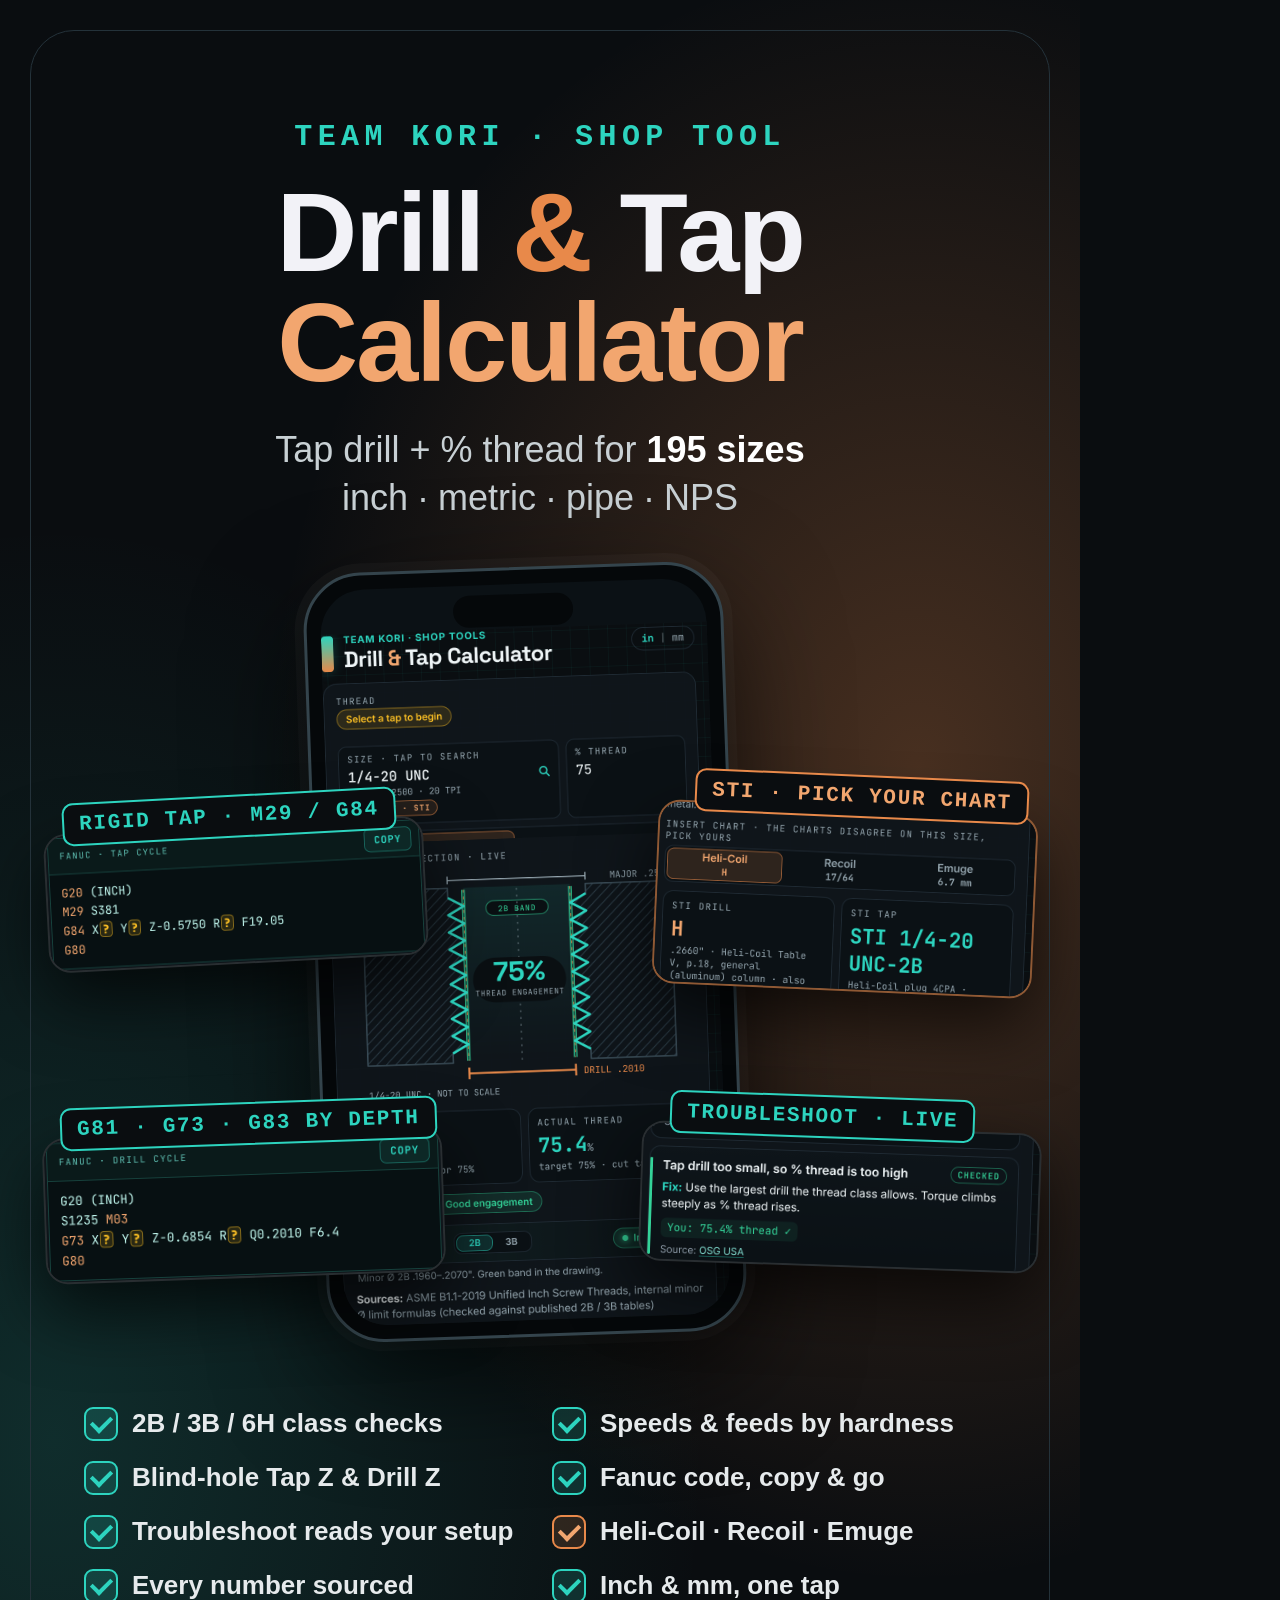
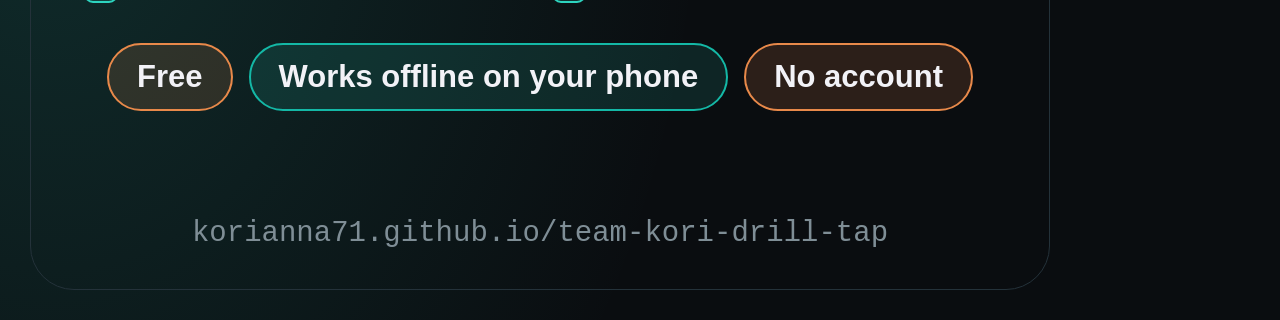
==== _card/card-916.html @ 17b381e6 "Drill & Tap share cards: 1200x630 link preview + 1080x1920 story card (source in _card/)" ====
<!doctype html><html><head><meta charset="utf-8"><style>
*{margin:0;padding:0;box-sizing:border-box}
html,body{width:1080px;height:1920px;background:#0a0d10;overflow:hidden}
.card{position:relative;width:1080px;height:1920px;padding:120px 84px 0;overflow:hidden;text-align:center;
 background:radial-gradient(ellipse at 85% 40%,rgba(232,137,74,.28),transparent 50%),
 radial-gradient(ellipse at 5% 75%,rgba(45,212,191,.16),transparent 45%),#0a0d10;
 font-family:'Inter',sans-serif;color:#f2f2f7}
.card:before{content:"";position:absolute;inset:30px;border:1.5px solid #24323a;border-radius:44px;z-index:9;pointer-events:none}
.eyebrow{font-family:'JetBrains Mono',monospace;font-size:30px;letter-spacing:.18em;color:#2dd4bf;font-weight:600}
h1{font-family:'Space Grotesk',sans-serif;font-weight:700;font-size:112px;line-height:.98;margin-top:24px;letter-spacing:-.02em}
h1 .amp{color:#e8894a} h1 .c{color:#f2a66f}
.sub{font-size:36px;color:#c8d0d4;margin-top:28px;line-height:1.35}
.sub b{color:#fff}
.stage{position:relative;height:810px;margin:34px -84px 0}
.phone{position:absolute;left:315px;top:10px;width:420px;height:770px;border-radius:58px;background:#05080a;border:3px solid #34444c;padding:14px;
 box-shadow:0 40px 110px rgba(0,0,0,.65),0 0 0 9px rgba(255,255,255,.03);transform:rotate(-2deg);z-index:2}
.phone .scr{width:100%;height:100%;border-radius:44px;overflow:hidden;background:#0b1115;padding-top:44px}
.phone img{display:block;width:100%}
.notch{position:absolute;left:50%;top:24px;width:120px;height:32px;margin-left:-60px;border-radius:18px;background:#05080a;z-index:2}
.float{position:absolute;border-radius:22px;overflow:hidden;border:2px solid rgba(255,255,255,.12);box-shadow:0 26px 70px rgba(0,0,0,.7);z-index:4;background:#0b1115}
.float img{display:block;width:100%}
.tag{position:absolute;z-index:6;white-space:nowrap;font-family:'JetBrains Mono',monospace;font-size:21px;font-weight:700;letter-spacing:.08em;padding:8px 15px;border-radius:11px;background:#0a0d10;border:2px solid #2dd4bf;color:#2dd4bf}
.tag.cu{border-color:#e8894a;color:#f2a66f}
.fA{left:46px;top:268px;width:380px;transform:rotate(-3deg)}   .tA{left:62px;top:238px;transform:rotate(-3deg)}
.fB{left:655px;top:250px;width:380px;transform:rotate(2.5deg);border-color:rgba(232,137,74,.6)} .tB{left:695px;top:218px;transform:rotate(2.5deg)}
.fC{left:44px;top:575px;width:400px;transform:rotate(-2deg)}  .tC{left:60px;top:545px;transform:rotate(-2deg)}
.fD{left:640px;top:570px;width:400px;transform:rotate(2deg)}  .tD{left:670px;top:538px;transform:rotate(2deg)}
.feat{display:grid;grid-template-columns:1fr 1fr;gap:20px 24px;margin-top:40px;text-align:left;position:relative;z-index:5}
.feat div{display:flex;align-items:center;gap:14px;font-size:26px;font-weight:600;color:#e6eaec;line-height:1.2;white-space:nowrap}
.feat i{flex:none;width:34px;height:34px;border-radius:9px;background:rgba(45,212,191,.16);border:2.5px solid #2dd4bf;position:relative}
.feat i:after{content:"";position:absolute;left:9px;top:3px;width:9px;height:16px;border:solid #2dd4bf;border-width:0 4px 4px 0;transform:rotate(45deg)}
.feat i.cu{background:rgba(232,137,74,.16);border-color:#e8894a}.feat i.cu:after{border-color:#f2a66f}
.pills{display:flex;gap:16px;margin-top:40px;justify-content:center}
.pill{font-size:31px;font-weight:700;padding:14px 28px;border-radius:999px;border:2px solid #e8894a;background:rgba(232,137,74,.15)}
.pill.t{border-color:#14b8a6;background:rgba(45,212,191,.12)}
.url{position:absolute;left:0;right:0;bottom:70px;font-family:'JetBrains Mono',monospace;font-size:29px;color:#7f8e96}
</style></head><body><div class="card">
 <div class="eyebrow">TEAM KORI · SHOP TOOL</div>
 <h1>Drill <span class="amp">&amp;</span> Tap<br><span class="c">Calculator</span></h1>
 <div class="sub">Tap drill + % thread for <b>195 sizes</b><br>inch · metric · pipe · NPS</div>
 <div class="stage">
  <div class="phone"><div class="notch"></div><div class="scr"><img src="crop-appTop.png"><img src="crop-hole.png"></div></div>
  <div class="float fA"><img src="crop-codeTap.png"></div><div class="tag tA">RIGID TAP · M29 / G84</div>
  <div class="float fB"><img src="crop-insPick.png"></div><div class="tag cu tB">STI · PICK YOUR CHART</div>
  <div class="float fC"><img src="crop-codeDrill.png"></div><div class="tag tC">G81 · G73 · G83 BY DEPTH</div>
  <div class="float fD"><img src="crop-tsCard.png"></div><div class="tag tD">TROUBLESHOOT · LIVE</div>
 </div>
 <div class="feat">
  <div><i></i>2B / 3B / 6H class checks</div>
  <div><i></i>Speeds &amp; feeds by hardness</div>
  <div><i></i>Blind-hole Tap Z &amp; Drill Z</div>
  <div><i></i>Fanuc code, copy &amp; go</div>
  <div><i></i>Troubleshoot reads your setup</div>
  <div><i class="cu"></i>Heli-Coil · Recoil · Emuge</div>
  <div><i></i>Every number sourced</div>
  <div><i></i>Inch &amp; mm, one tap</div>
 </div>
 <div class="pills"><div class="pill">Free</div><div class="pill t">Works offline on your phone</div><div class="pill">No account</div></div>
 <div class="url">korianna71.github.io/team-kori-drill-tap</div>
</div></body></html>
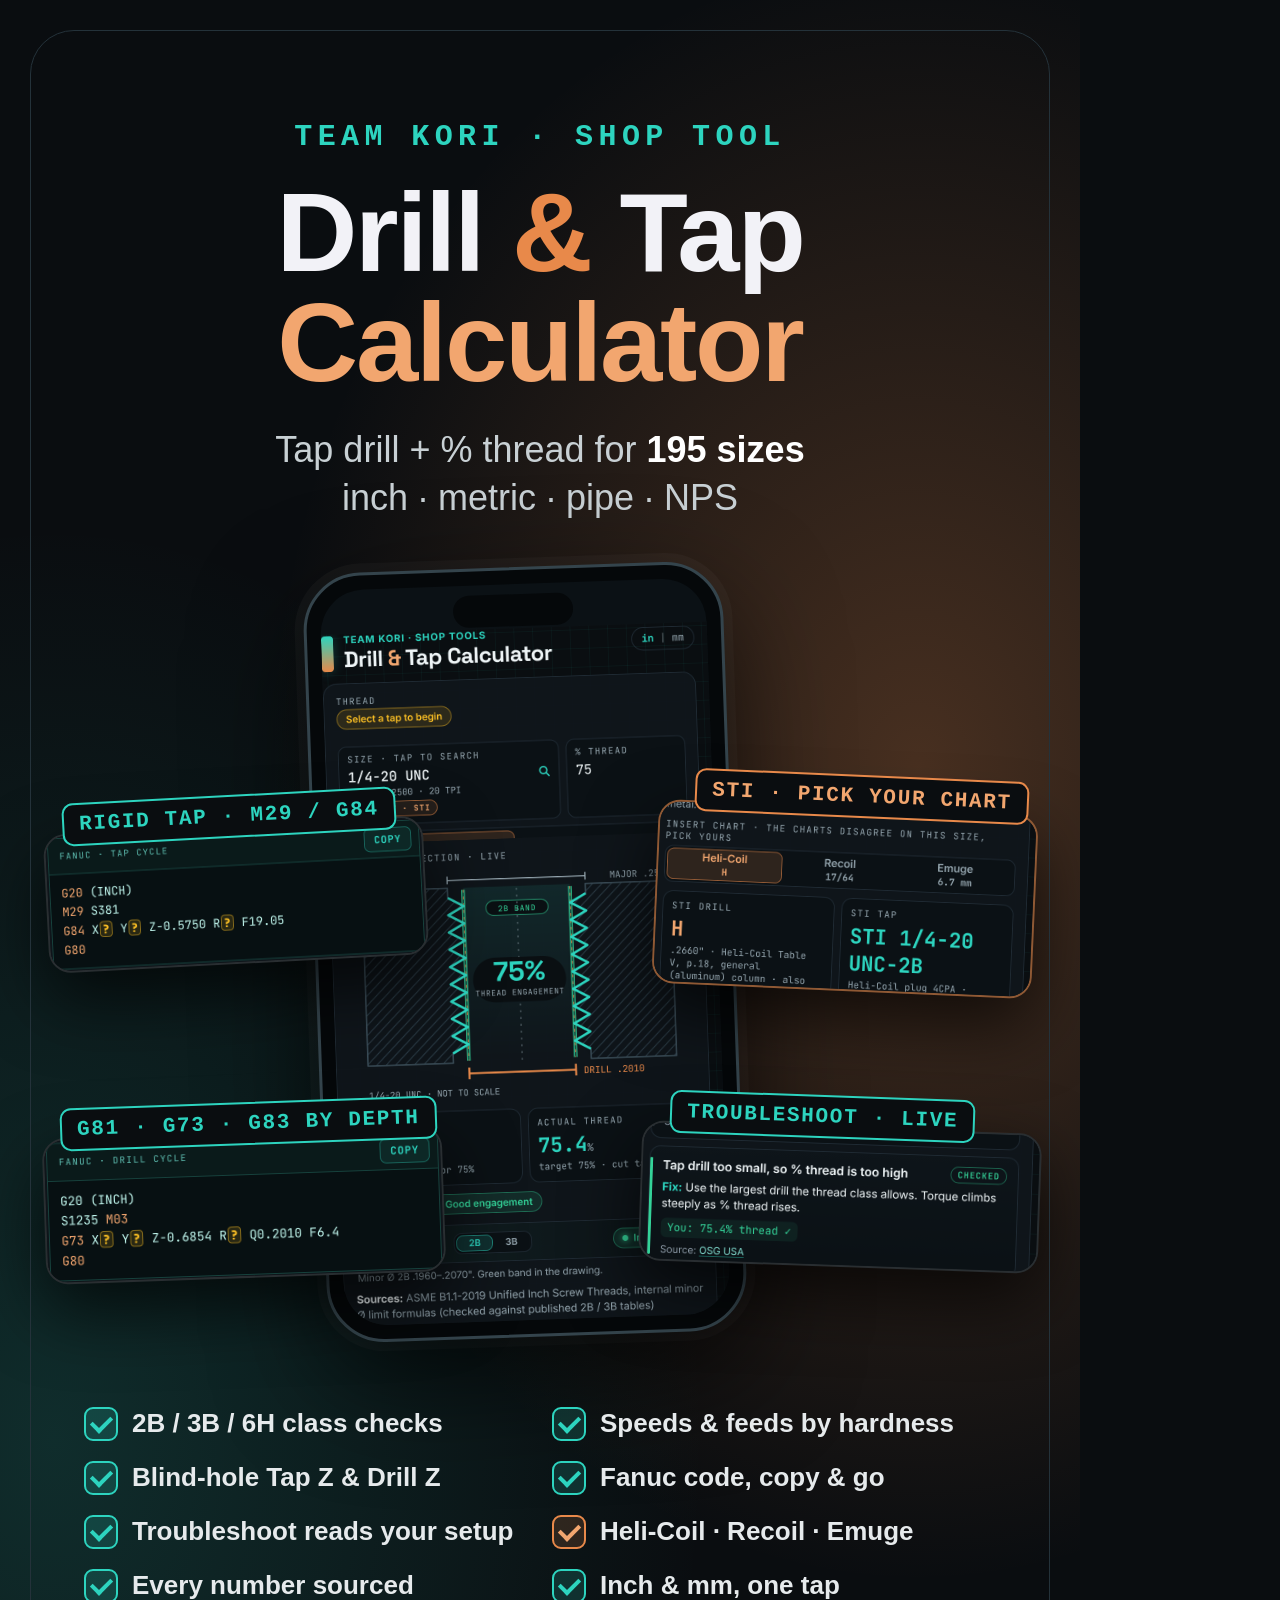
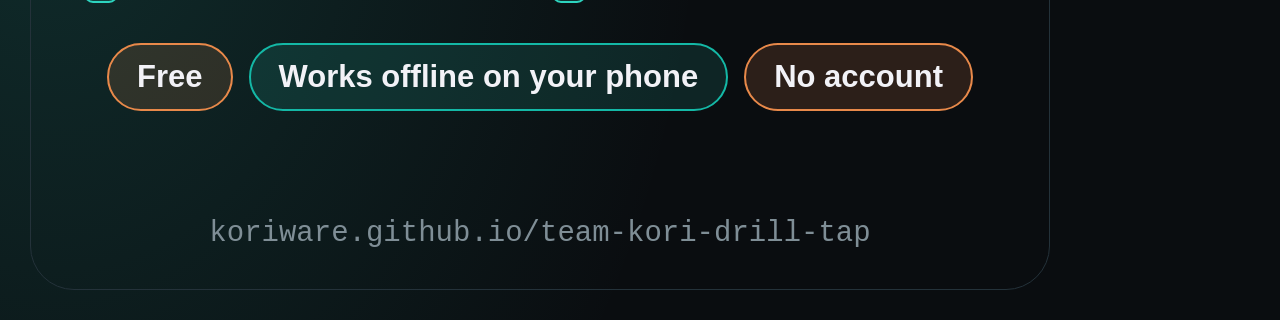
==== commit 4acc8fd8: "Cards: new address koriware.github.io" ====
--- a/_card/card-916.html
+++ b/_card/card-916.html
@@ -56,5 +56,5 @@
   <div><i></i>Inch &amp; mm, one tap</div>
  </div>
  <div class="pills"><div class="pill">Free</div><div class="pill t">Works offline on your phone</div><div class="pill">No account</div></div>
- <div class="url">korianna71.github.io/team-kori-drill-tap</div>
+ <div class="url">koriware.github.io/team-kori-drill-tap</div>
 </div></body></html>
